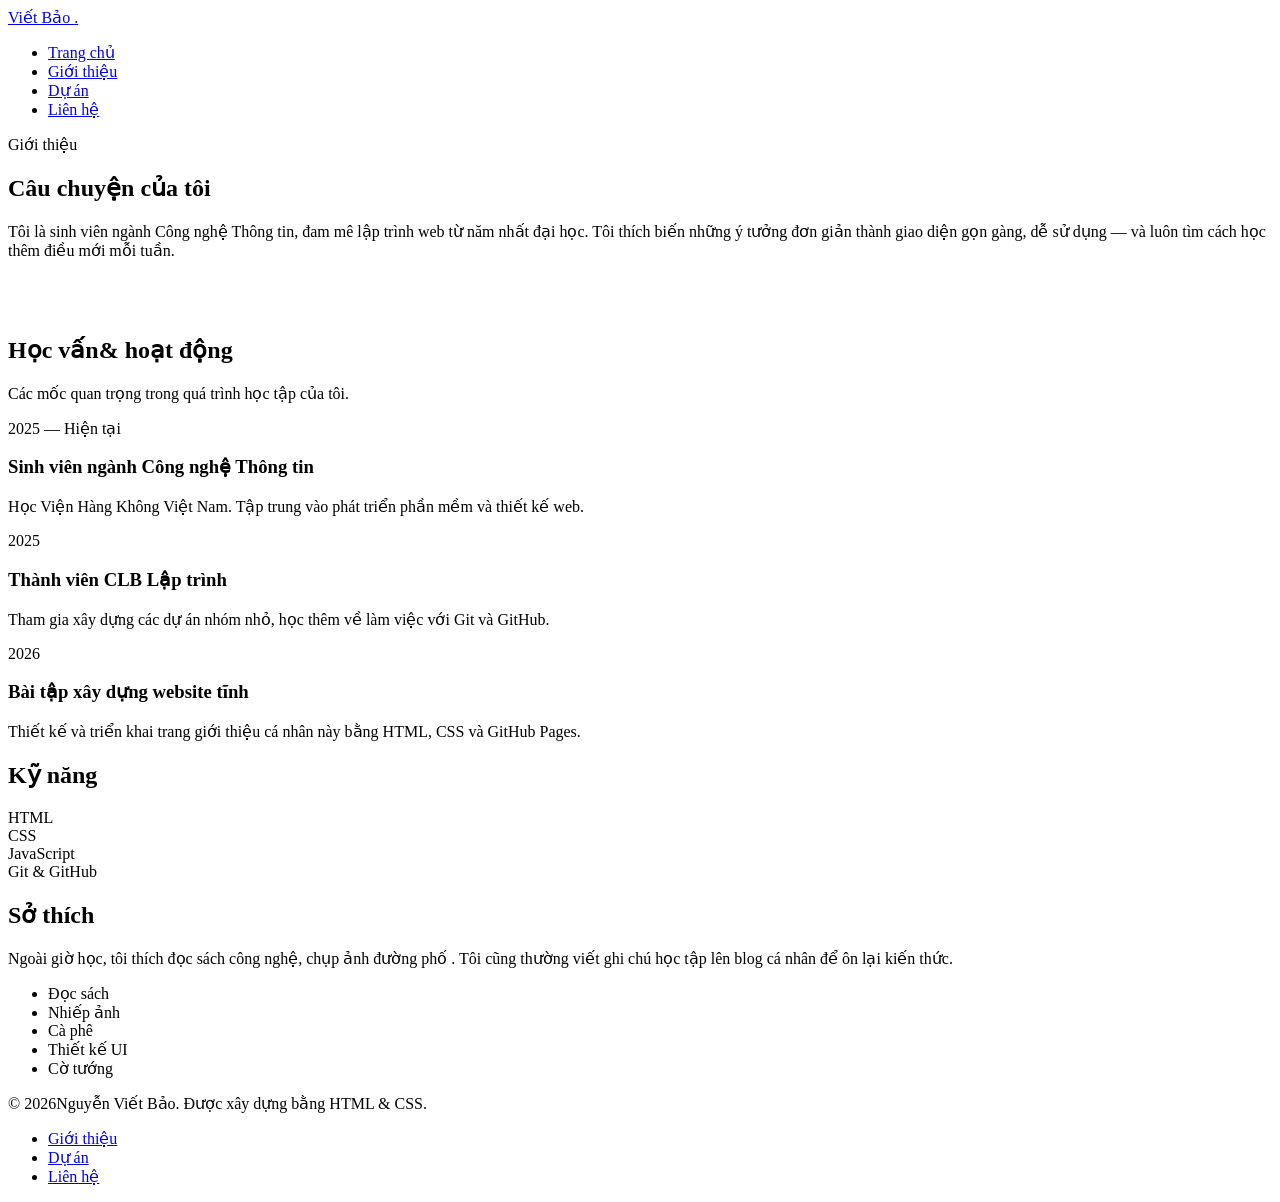
==== about.html @ 62022262 "Add files via upload" ====
<!DOCTYPE html>
<html lang="vi">
<head>
  <meta charset="UTF-8">
  <meta name="viewport" content="width=device-width, initial-scale=1.0">
  <title>Giới thiệu —Nguyễn Viết Bảo </title>
  <meta name="description" content="Học vấn, kỹ năng và sở thích của Nguyễn Viết Bảo.">
  <link rel="preconnect" href="https://fonts.googleapis.com">
  <link href="https://fonts.googleapis.com/css2?family=Fraunces:wght@400;500 600&family=Inter:wght@400;500;600&display=swap" rel="stylesheet">
  <link rel="stylesheet" href="css/style.css">
</head>
<body>

  <header class="site-header">
    <div class="container">
      <a href="index.html" class="wordmark"> Viết Bảo <span>.</span></a>
      <nav class="main-nav" aria-label="Điều hướng chính">
        <ul>
          <li><a href="index.html">Trang chủ</a></li>
          <li><a href="about.html" aria-current="page">Giới thiệu</a></li>
          <li><a href="products.html">Dự án</a></li>
          <li><a href="contact.html">Liên hệ</a></li>
        </ul>
      </nav>
    </div>
  </header>

  <main>
    <section class="hero" style="padding-bottom:40px;">
      <div class="container" style="grid-template-columns: 1fr;">
        <div>
          <p class="eyebrow">Giới thiệu</p>
          <h1>Câu chuyện của tôi</h1>
          <p class="lede">Tôi là sinh viên ngành Công nghệ Thông tin, đam mê lập trình web từ năm nhất đại học. Tôi thích biến những ý tưởng đơn giản thành giao diện gọn gàng, dễ sử dụng — và luôn tìm cách học thêm điều mới mỗi tuần.</p>
        </div>
      </div>
    </section>

    <section class="section">
      <div class="container">
        <div class="section-head">
          <h2>Học vấn&amp; hoạt động</h2>
          <p>Các mốc quan trọng trong quá trình học tập của tôi.</p>
        </div>
        <div class="timeline">
          <div class="timeline-item">
            <span class="date">2025 — Hiện tại</span>
            <h3>Sinh viên ngành Công nghệ Thông tin</h3>
            <p>Học Viện Hàng Không Việt Nam. Tập trung vào phát triển phần mềm và thiết kế web.</p>
          </div>
          <div class="timeline-item">
            <span class="date">2025</span>
            <h3>Thành viên CLB Lập trình</h3>
            <p>Tham gia xây dựng các dự án nhóm nhỏ, học thêm về làm việc với Git và GitHub.</p>
          </div>
          <div class="timeline-item">
            <span class="date">2026</span>
            <h3>Bài tập xây dựng website tĩnh</h3>
            <p>Thiết kế và triển khai trang giới thiệu cá nhân này bằng HTML, CSS và GitHub Pages.</p>
          </div>
        </div>
      </div>
    </section>

    <section class="section">
      <div class="container">
        <div class="grid-2">
          <div>
            <div class="section-head" style="margin-bottom:20px;">
              <h2>Kỹ năng</h2>
            </div>
            <div class="skill-row">
              <span>HTML</span>
              <div class="skill-bar"><span style="width:88%"></span></div>
            </div>
            <div class="skill-row">
              <span>CSS</span>
              <div class="skill-bar"><span style="width:80%"></span></div>
            </div>
            <div class="skill-row">
              <span>JavaScript</span>
              <div class="skill-bar"><span style="width:50%"></span></div>
            </div>
            <div class="skill-row">
              <span>Git &amp; GitHub</span>
              <div class="skill-bar"><span style="width:70%"></span></div>
            </div>
          </div>
          <div>
            <div class="section-head" style="margin-bottom:20px;">
              <h2>Sở thích</h2>
            </div>
            <p>Ngoài giờ học, tôi thích đọc sách công nghệ, chụp ảnh đường phố . Tôi cũng thường viết ghi chú học tập lên blog cá nhân để ôn lại kiến thức.</p>
            <ul class="tag-list">
              <li>Đọc sách</li>
              <li>Nhiếp ảnh</li>
              <li>Cà phê</li>
              <li>Thiết kế UI</li>
              <li>Cờ tướng </li>
            </ul>
          </div>
        </div>
      </div>
    </section>
  </main>

  <footer class="site-footer">
    <div class="container">
      <p>© 2026Nguyễn Viết Bảo. Được xây dựng bằng HTML &amp; CSS.</p>
      <ul class="footer-links">
        <li><a href="about.html">Giới thiệu</a></li>
        <li><a href="products.html">Dự án</a></li>
        <li><a href="contact.html">Liên hệ</a></li>
      </ul>
    </div>
  </footer>

</body>
</html>
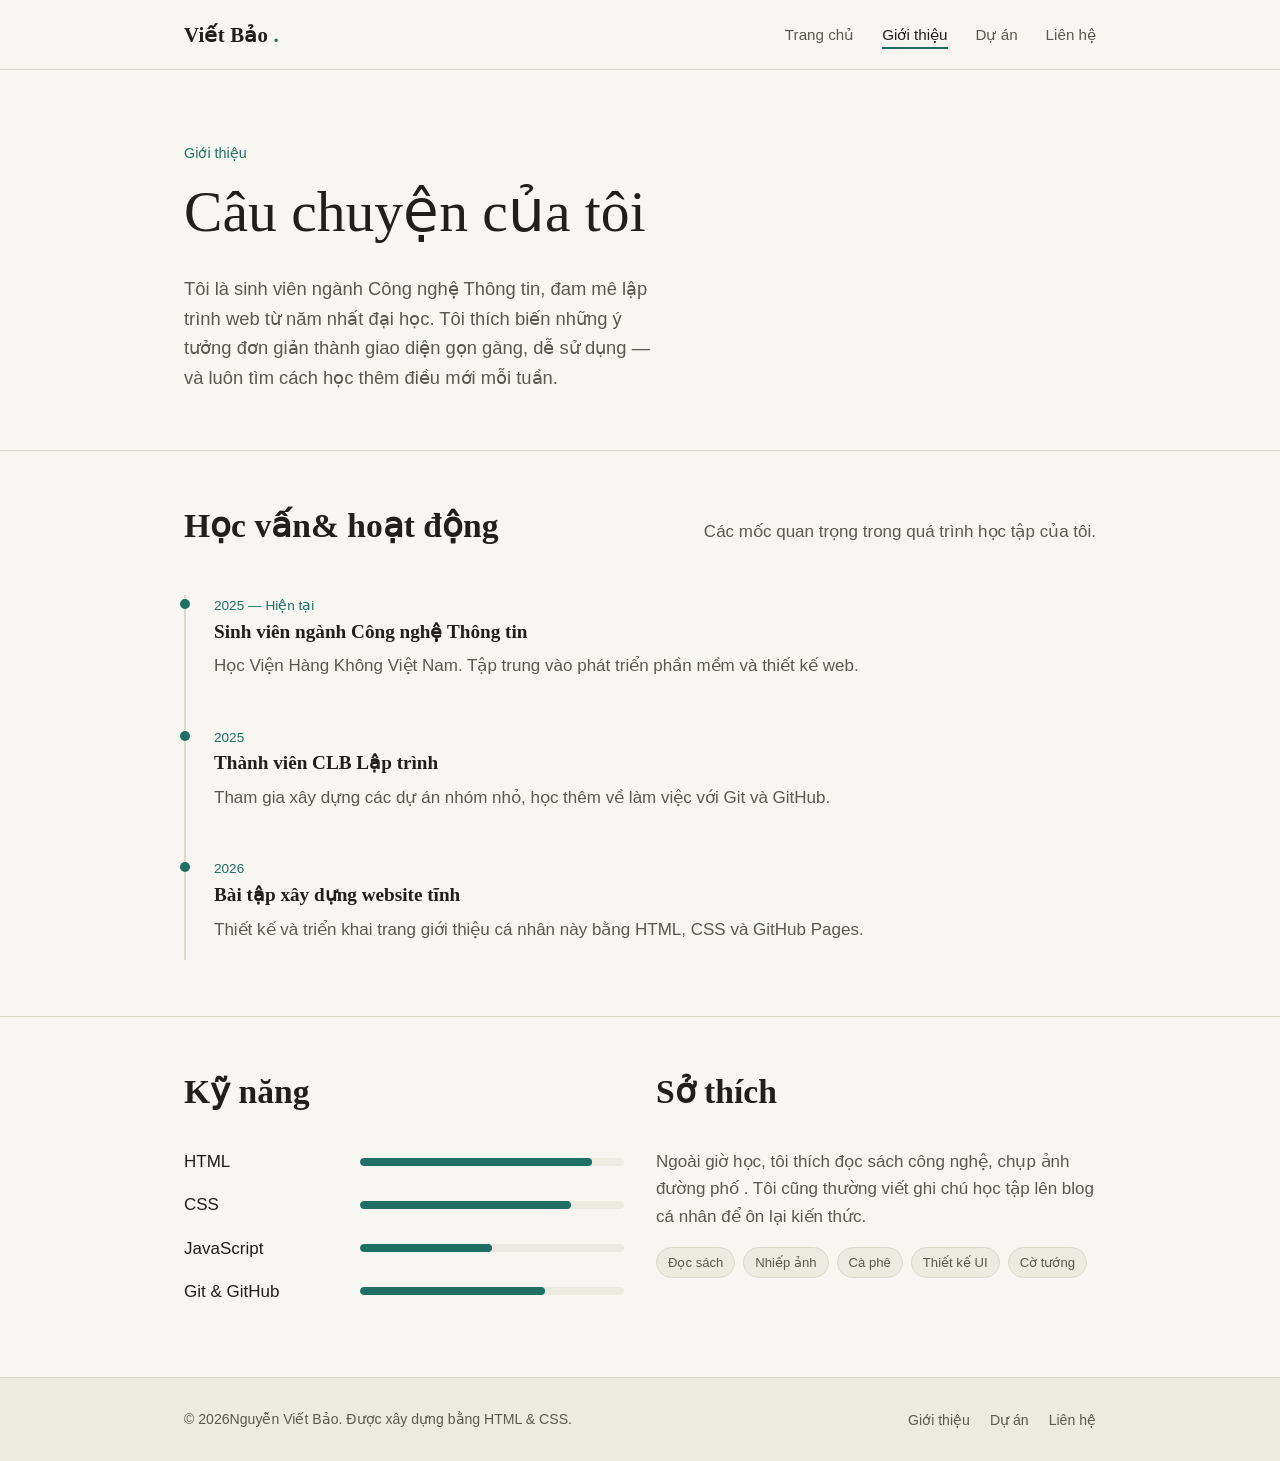
==== commit 8d7a089d: "Update about.html" ====
--- a/about.html
+++ b/about.html
@@ -7,7 +7,7 @@
   <meta name="description" content="Học vấn, kỹ năng và sở thích của Nguyễn Viết Bảo.">
   <link rel="preconnect" href="https://fonts.googleapis.com">
   <link href="https://fonts.googleapis.com/css2?family=Fraunces:wght@400;500 600&family=Inter:wght@400;500;600&display=swap" rel="stylesheet">
-  <link rel="stylesheet" href="css/style.css">
+  <link rel="stylesheet" href="style.css">
 </head>
 <body>
 
--- a/style.css
+++ b/style.css
@@ -0,0 +1,417 @@
+/* =============================================================
+   Website cá nhân — style.css
+   Font: Fraunces (tiêu đề) + Inter (nội dung)
+   Bảng màu: giấy kem, mực đen ấm, xanh rêu đậm, cam đất nhấn
+   ============================================================= */
+
+:root {
+  --bg: #f7f6f2;
+  --bg-alt: #edeae2;
+  --ink: #201f1c;
+  --ink-soft: #5b584f;
+  --line: #dcd8cc;
+  --accent: #1f6f63;      /* xanh rêu đậm — màu nhấn chính */
+  --accent-soft: #e4efec; /* nền nhạt của accent */
+  --warm: #c97b3d;        /* cam đất — nhấn phụ, dùng tiết chế */
+  --max-width: 960px;
+  --radius: 3px;
+}
+
+* { box-sizing: border-box; }
+
+html { scroll-behavior: smooth; }
+
+body {
+  margin: 0;
+  background: var(--bg);
+  color: var(--ink);
+  font-family: "Inter", -apple-system, "Segoe UI", sans-serif;
+  font-size: 17px;
+  line-height: 1.6;
+  -webkit-font-smoothing: antialiased;
+}
+
+img { max-width: 100%; display: block; }
+
+a {
+  color: var(--accent);
+  text-decoration: none;
+}
+a:hover { text-decoration: underline; }
+
+a:focus-visible,
+button:focus-visible {
+  outline: 2px solid var(--accent);
+  outline-offset: 3px;
+}
+
+h1, h2, h3 {
+  font-family: "Fraunces", Georgia, serif;
+  font-weight: 600;
+  line-height: 1.15;
+  margin: 0 0 0.5em;
+  color: var(--ink);
+}
+
+h1 { font-size: clamp(2.4rem, 5vw, 3.6rem); font-weight: 500; }
+h2 { font-size: clamp(1.6rem, 3vw, 2.1rem); }
+h3 { font-size: 1.2rem; }
+
+p { margin: 0 0 1em; color: var(--ink-soft); }
+
+.container {
+  max-width: var(--max-width);
+  margin: 0 auto;
+  padding: 0 24px;
+}
+
+/* ---------- Header / thanh điều hướng ---------- */
+
+.site-header {
+  border-bottom: 1px solid var(--line);
+  background: var(--bg);
+  position: sticky;
+  top: 0;
+  z-index: 10;
+}
+
+.site-header .container {
+  display: flex;
+  align-items: center;
+  justify-content: space-between;
+  padding-top: 18px;
+  padding-bottom: 18px;
+  flex-wrap: wrap;
+  gap: 12px;
+}
+
+.wordmark {
+  font-family: "Fraunces", Georgia, serif;
+  font-size: 1.3rem;
+  font-weight: 600;
+  color: var(--ink);
+  text-decoration: none;
+  letter-spacing: 0.2px;
+}
+.wordmark span { color: var(--accent); }
+.wordmark:hover { text-decoration: none; }
+
+.main-nav ul {
+  list-style: none;
+  display: flex;
+  gap: 28px;
+  margin: 0;
+  padding: 0;
+}
+
+.main-nav a {
+  color: var(--ink-soft);
+  font-size: 0.95rem;
+}
+
+.main-nav a[aria-current="page"] {
+  color: var(--ink);
+  border-bottom: 2px solid var(--accent);
+  padding-bottom: 4px;
+}
+
+/* ---------- Hero (trang chủ) ---------- */
+
+.hero {
+  padding: 72px 0 56px;
+  border-bottom: 1px solid var(--line);
+}
+
+.hero .container {
+  display: grid;
+  grid-template-columns: 1.3fr 0.9fr;
+  gap: 48px;
+  align-items: center;
+}
+
+.eyebrow {
+  color: var(--accent);
+  font-size: 0.9rem;
+  margin-bottom: 14px;
+  font-weight: 500;
+}
+
+.hero .lede {
+  font-size: 1.15rem;
+  max-width: 46ch;
+}
+
+.hero-actions {
+  display: flex;
+  gap: 16px;
+  margin-top: 28px;
+  flex-wrap: wrap;
+}
+
+.btn {
+  display: inline-block;
+  padding: 12px 22px;
+  border-radius: var(--radius);
+  font-size: 0.95rem;
+  font-weight: 500;
+  border: 1px solid var(--ink);
+}
+.btn:hover { text-decoration: none; }
+
+.btn-primary {
+  background: var(--ink);
+  color: var(--bg);
+}
+.btn-primary:hover { background: var(--accent); border-color: var(--accent); }
+
+.btn-ghost {
+  background: transparent;
+  color: var(--ink);
+}
+.btn-ghost:hover { background: var(--bg-alt); }
+
+.hero-portrait {
+  border-radius: var(--radius);
+  overflow: hidden;
+  background: var(--accent-soft);
+  border: 1px solid var(--line);
+}
+
+/* ---------- Khối nội dung chung ---------- */
+
+.section {
+  padding: 56px 0;
+  border-bottom: 1px solid var(--line);
+}
+
+.section:last-of-type { border-bottom: none; }
+
+.section-head {
+  display: flex;
+  justify-content: space-between;
+  align-items: baseline;
+  gap: 24px;
+  margin-bottom: 32px;
+  flex-wrap: wrap;
+}
+
+.section-head p { margin: 0; max-width: 42ch; }
+
+.grid-3 {
+  display: grid;
+  grid-template-columns: repeat(3, 1fr);
+  gap: 24px;
+}
+
+.grid-2 {
+  display: grid;
+  grid-template-columns: 1fr 1fr;
+  gap: 32px;
+}
+
+.card {
+  border: 1px solid var(--line);
+  border-radius: var(--radius);
+  padding: 24px;
+  background: var(--bg);
+}
+
+.card img {
+  width: 100%;
+  border-radius: var(--radius);
+  margin-bottom: 16px;
+  border: 1px solid var(--line);
+}
+
+.card h3 { margin-bottom: 8px; }
+.card p { margin-bottom: 10px; font-size: 0.96rem; }
+
+.tag-list {
+  list-style: none;
+  display: flex;
+  flex-wrap: wrap;
+  gap: 8px;
+  padding: 0;
+  margin: 0;
+}
+.tag-list li {
+  border: 1px solid var(--line);
+  background: var(--bg-alt);
+  color: var(--ink-soft);
+  font-size: 0.82rem;
+  padding: 4px 11px;
+  border-radius: 999px;
+}
+
+/* ---------- Dòng thời gian (timeline) — dùng vì nội dung thực sự có trình tự ---------- */
+
+.timeline {
+  border-left: 2px solid var(--line);
+  padding-left: 28px;
+  display: flex;
+  flex-direction: column;
+  gap: 30px;
+}
+
+.timeline-item { position: relative; }
+
+.timeline-item::before {
+  content: "";
+  position: absolute;
+  left: -34px;
+  top: 4px;
+  width: 10px;
+  height: 10px;
+  border-radius: 50%;
+  background: var(--accent);
+}
+
+.timeline-item .date {
+  font-size: 0.85rem;
+  color: var(--accent);
+  font-weight: 500;
+  margin-bottom: 4px;
+  display: block;
+}
+
+/* ---------- Kỹ năng ---------- */
+
+.skill-row {
+  display: grid;
+  grid-template-columns: 160px 1fr;
+  align-items: center;
+  gap: 16px;
+  margin-bottom: 16px;
+}
+
+.skill-bar {
+  height: 8px;
+  background: var(--bg-alt);
+  border-radius: 999px;
+  overflow: hidden;
+}
+.skill-bar span {
+  display: block;
+  height: 100%;
+  background: var(--accent);
+  border-radius: 999px;
+}
+
+/* ---------- Trang liên hệ ---------- */
+
+.contact-grid {
+  display: grid;
+  grid-template-columns: 1fr 1fr;
+  gap: 40px;
+}
+
+.contact-list {
+  list-style: none;
+  padding: 0;
+  margin: 0;
+  display: flex;
+  flex-direction: column;
+  gap: 18px;
+}
+
+.contact-list li {
+  display: flex;
+  gap: 14px;
+  align-items: flex-start;
+  border-bottom: 1px solid var(--line);
+  padding-bottom: 18px;
+}
+
+.contact-list strong {
+  display: block;
+  font-size: 0.85rem;
+  color: var(--ink-soft);
+  font-weight: 500;
+  margin-bottom: 3px;
+}
+
+form {
+  display: flex;
+  flex-direction: column;
+  gap: 16px;
+}
+
+label {
+  font-size: 0.88rem;
+  color: var(--ink-soft);
+  margin-bottom: 6px;
+  display: block;
+}
+
+input, textarea {
+  width: 100%;
+  padding: 12px 14px;
+  border: 1px solid var(--line);
+  border-radius: var(--radius);
+  background: var(--bg);
+  font-family: inherit;
+  font-size: 0.95rem;
+  color: var(--ink);
+}
+
+input:focus, textarea:focus {
+  outline: 2px solid var(--accent);
+  outline-offset: 1px;
+}
+
+textarea { resize: vertical; min-height: 130px; }
+
+.note {
+  font-size: 0.85rem;
+  color: var(--ink-soft);
+  margin-top: -4px;
+}
+
+/* ---------- Footer ---------- */
+
+.site-footer {
+  border-top: 1px solid var(--line);
+  padding: 28px 0;
+  background: var(--bg-alt);
+}
+
+.site-footer .container {
+  display: flex;
+  justify-content: space-between;
+  align-items: center;
+  flex-wrap: wrap;
+  gap: 12px;
+}
+
+.site-footer p {
+  margin: 0;
+  font-size: 0.88rem;
+  color: var(--ink-soft);
+}
+
+.footer-links {
+  list-style: none;
+  display: flex;
+  gap: 20px;
+  padding: 0;
+  margin: 0;
+}
+.footer-links a { font-size: 0.88rem; color: var(--ink-soft); }
+
+/* ---------- Responsive ---------- */
+
+@media (max-width: 760px) {
+  .hero .container { grid-template-columns: 1fr; }
+  .hero-portrait { max-width: 280px; }
+  .grid-3 { grid-template-columns: 1fr; }
+  .grid-2 { grid-template-columns: 1fr; }
+  .contact-grid { grid-template-columns: 1fr; }
+  .main-nav ul { gap: 16px; flex-wrap: wrap; }
+  .skill-row { grid-template-columns: 110px 1fr; }
+}
+
+@media (max-width: 480px) {
+  body { font-size: 16px; }
+  .section { padding: 40px 0; }
+  .hero { padding: 48px 0 36px; }
+}
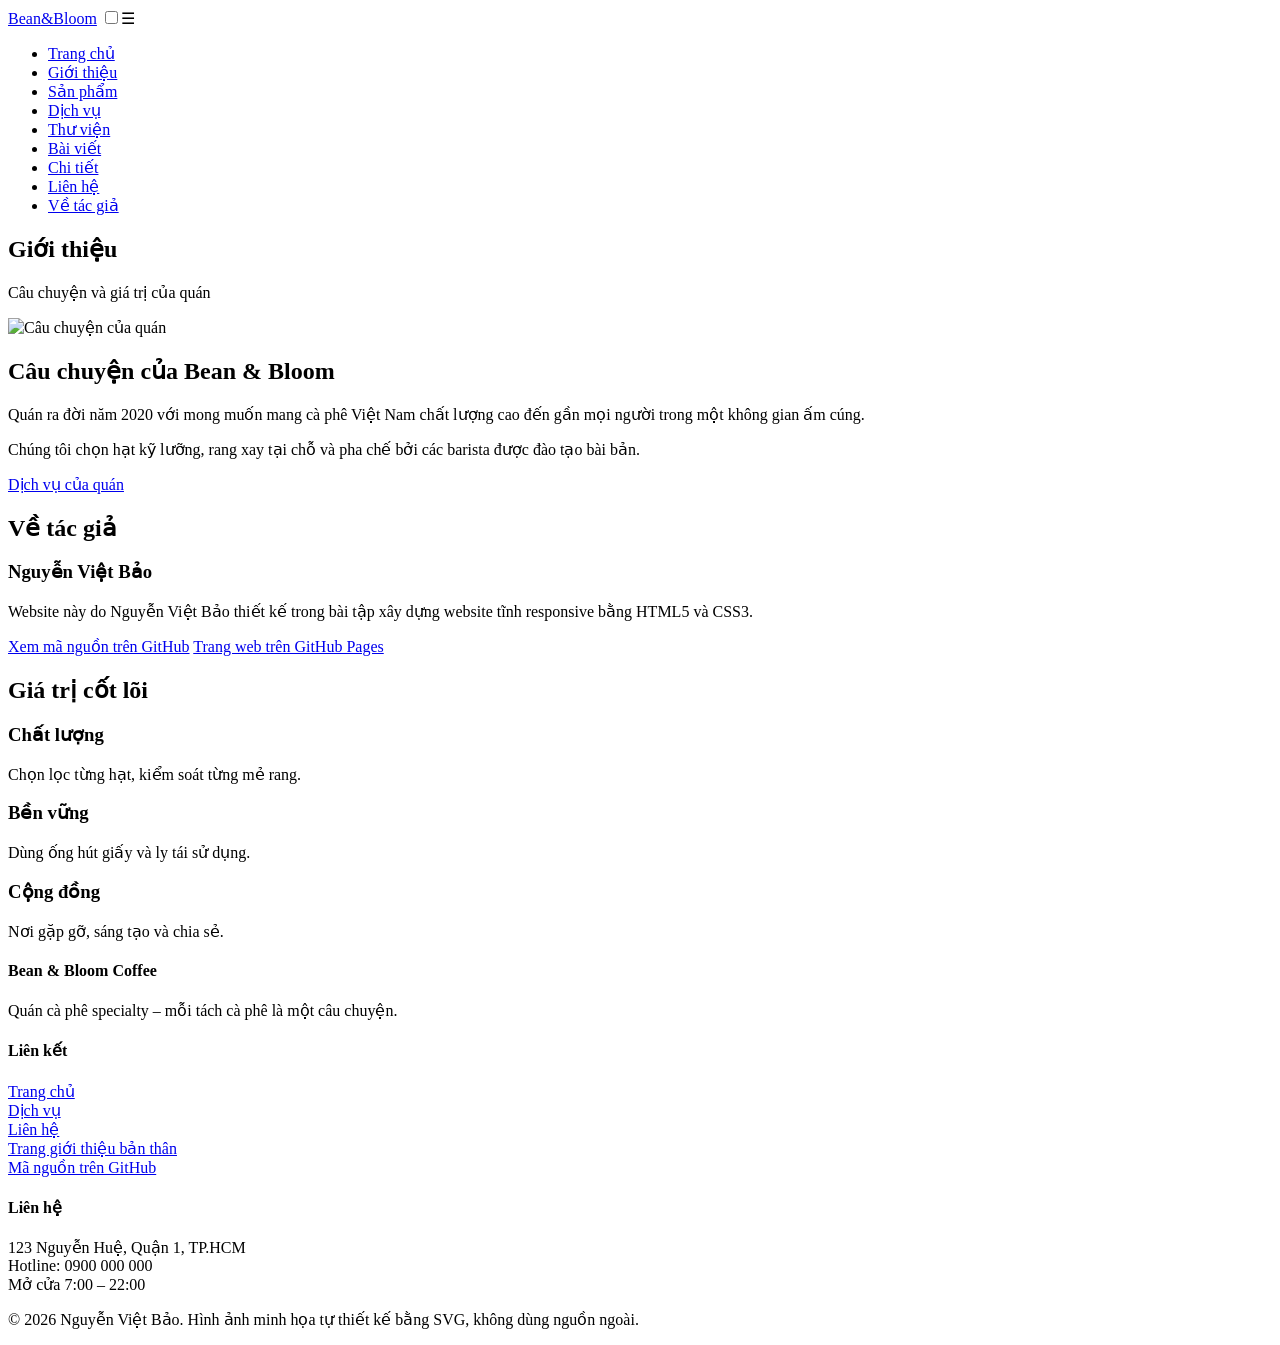
==== commit c9b95b70: "Add files via upload" ====
--- a/about.html
+++ b/about.html
@@ -1,119 +1,12 @@
 <!DOCTYPE html>
-<html lang="vi">
-<head>
-  <meta charset="UTF-8">
-  <meta name="viewport" content="width=device-width, initial-scale=1.0">
-  <title>Giới thiệu —Nguyễn Viết Bảo </title>
-  <meta name="description" content="Học vấn, kỹ năng và sở thích của Nguyễn Viết Bảo.">
-  <link rel="preconnect" href="https://fonts.googleapis.com">
-  <link href="https://fonts.googleapis.com/css2?family=Fraunces:wght@400;500 600&family=Inter:wght@400;500;600&display=swap" rel="stylesheet">
-  <link rel="stylesheet" href="style.css">
-</head>
-<body>
-
-  <header class="site-header">
-    <div class="container">
-      <a href="index.html" class="wordmark"> Viết Bảo <span>.</span></a>
-      <nav class="main-nav" aria-label="Điều hướng chính">
-        <ul>
-          <li><a href="index.html">Trang chủ</a></li>
-          <li><a href="about.html" aria-current="page">Giới thiệu</a></li>
-          <li><a href="products.html">Dự án</a></li>
-          <li><a href="contact.html">Liên hệ</a></li>
-        </ul>
-      </nav>
-    </div>
-  </header>
-
-  <main>
-    <section class="hero" style="padding-bottom:40px;">
-      <div class="container" style="grid-template-columns: 1fr;">
-        <div>
-          <p class="eyebrow">Giới thiệu</p>
-          <h1>Câu chuyện của tôi</h1>
-          <p class="lede">Tôi là sinh viên ngành Công nghệ Thông tin, đam mê lập trình web từ năm nhất đại học. Tôi thích biến những ý tưởng đơn giản thành giao diện gọn gàng, dễ sử dụng — và luôn tìm cách học thêm điều mới mỗi tuần.</p>
-        </div>
-      </div>
-    </section>
-
-    <section class="section">
-      <div class="container">
-        <div class="section-head">
-          <h2>Học vấn&amp; hoạt động</h2>
-          <p>Các mốc quan trọng trong quá trình học tập của tôi.</p>
-        </div>
-        <div class="timeline">
-          <div class="timeline-item">
-            <span class="date">2025 — Hiện tại</span>
-            <h3>Sinh viên ngành Công nghệ Thông tin</h3>
-            <p>Học Viện Hàng Không Việt Nam. Tập trung vào phát triển phần mềm và thiết kế web.</p>
-          </div>
-          <div class="timeline-item">
-            <span class="date">2025</span>
-            <h3>Thành viên CLB Lập trình</h3>
-            <p>Tham gia xây dựng các dự án nhóm nhỏ, học thêm về làm việc với Git và GitHub.</p>
-          </div>
-          <div class="timeline-item">
-            <span class="date">2026</span>
-            <h3>Bài tập xây dựng website tĩnh</h3>
-            <p>Thiết kế và triển khai trang giới thiệu cá nhân này bằng HTML, CSS và GitHub Pages.</p>
-          </div>
-        </div>
-      </div>
-    </section>
-
-    <section class="section">
-      <div class="container">
-        <div class="grid-2">
-          <div>
-            <div class="section-head" style="margin-bottom:20px;">
-              <h2>Kỹ năng</h2>
-            </div>
-            <div class="skill-row">
-              <span>HTML</span>
-              <div class="skill-bar"><span style="width:88%"></span></div>
-            </div>
-            <div class="skill-row">
-              <span>CSS</span>
-              <div class="skill-bar"><span style="width:80%"></span></div>
-            </div>
-            <div class="skill-row">
-              <span>JavaScript</span>
-              <div class="skill-bar"><span style="width:50%"></span></div>
-            </div>
-            <div class="skill-row">
-              <span>Git &amp; GitHub</span>
-              <div class="skill-bar"><span style="width:70%"></span></div>
-            </div>
-          </div>
-          <div>
-            <div class="section-head" style="margin-bottom:20px;">
-              <h2>Sở thích</h2>
-            </div>
-            <p>Ngoài giờ học, tôi thích đọc sách công nghệ, chụp ảnh đường phố . Tôi cũng thường viết ghi chú học tập lên blog cá nhân để ôn lại kiến thức.</p>
-            <ul class="tag-list">
-              <li>Đọc sách</li>
-              <li>Nhiếp ảnh</li>
-              <li>Cà phê</li>
-              <li>Thiết kế UI</li>
-              <li>Cờ tướng </li>
-            </ul>
-          </div>
-        </div>
-      </div>
-    </section>
-  </main>
-
-  <footer class="site-footer">
-    <div class="container">
-      <p>© 2026Nguyễn Viết Bảo. Được xây dựng bằng HTML &amp; CSS.</p>
-      <ul class="footer-links">
-        <li><a href="about.html">Giới thiệu</a></li>
-        <li><a href="products.html">Dự án</a></li>
-        <li><a href="contact.html">Liên hệ</a></li>
-      </ul>
-    </div>
-  </footer>
-
-</body>
-</html>
+<html lang="vi"><head><meta charset="UTF-8"><meta name="viewport" content="width=device-width, initial-scale=1.0">
+<title>Giới thiệu | Bean &amp; Bloom Coffee</title><link rel="stylesheet" href="css/pages.css"></head><body id="top">
+<header class="nb-header"><div class="nb-wrap nb-bar"><a class="nb-logo" href="index.html">Bean<span>&amp;Bloom</span></a>
+<input type="checkbox" id="nb-toggle"><label for="nb-toggle" class="nb-burger" aria-label="Mở menu">☰</label>
+<nav><ul><li><a href="index.html">Trang chủ</a></li><li><a href="about.html" class=active>Giới thiệu</a></li><li><a href="products.html">Sản phẩm</a></li><li><a href="services.html">Dịch vụ</a></li><li><a href="gallery.html">Thư viện</a></li><li><a href="blog.html">Bài viết</a></li><li><a href="details.html">Chi tiết</a></li><li><a href="contact.html">Liên hệ</a></li><li><a href="personal.html">Về tác giả</a></li></ul></nav></div></header>
+<main><section class="nb-banner"><h1>Giới thiệu</h1><p>Câu chuyện và giá trị của quán</p></section><section class="nb-sec"><div class="nb-wrap nb-two"><img class="nb-round" src="images/cafe1.jpg" alt="Câu chuyện của quán"><div><h2>Câu chuyện của Bean &amp; Bloom</h2><p>Quán ra đời năm 2020 với mong muốn mang cà phê Việt Nam chất lượng cao đến gần mọi người trong một không gian ấm cúng.</p><p>Chúng tôi chọn hạt kỹ lưỡng, rang xay tại chỗ và pha chế bởi các barista được đào tạo bài bản.</p><a class="nb-btn" href="services.html">Dịch vụ của quán</a></div></div></section><section class="nb-sec"><div class="nb-wrap"><h2>Về tác giả</h2><div class="nb-box"><h3>Nguyễn Việt Bảo</h3><p>Website này do Nguyễn Việt Bảo thiết kế trong bài tập xây dựng website tĩnh responsive bằng HTML5 và CSS3.</p><p><a class="nb-btn" href="https://github.com/Nguyenvietbao387/vietbao" target="_blank" rel="noopener">Xem mã nguồn trên GitHub</a> <a class="nb-btn nb-ghost" href="https://nguyenvietbao387.github.io/vietbao/" target="_blank" rel="noopener">Trang web trên GitHub Pages</a></p></div></div></section><section class="nb-sec nb-alt"><div class="nb-wrap"><h2>Giá trị cốt lõi</h2><div class="nb-grid nb-c3"><div class="nb-box"><h3>Chất lượng</h3><p>Chọn lọc từng hạt, kiểm soát từng mẻ rang.</p></div><div class="nb-box"><h3>Bền vững</h3><p>Dùng ống hút giấy và ly tái sử dụng.</p></div><div class="nb-box"><h3>Cộng đồng</h3><p>Nơi gặp gỡ, sáng tạo và chia sẻ.</p></div></div></div></section></main>
+<footer class="nb-footer"><div class="nb-wrap nb-grid nb-c3">
+<div><h4>Bean &amp; Bloom Coffee</h4><p>Quán cà phê specialty – mỗi tách cà phê là một câu chuyện.</p></div>
+<div><h4>Liên kết</h4><p><a href="index.html">Trang chủ</a><br><a href="services.html">Dịch vụ</a><br><a href="contact.html">Liên hệ</a><br><a href="personal.html">Trang giới thiệu bản thân</a><br><a href="https://github.com/Nguyenvietbao387/vietbao" target="_blank" rel="noopener">Mã nguồn trên GitHub</a></p></div>
+<div><h4>Liên hệ</h4><p>123 Nguyễn Huệ, Quận 1, TP.HCM<br>Hotline: 0900 000 000<br>Mở cửa 7:00 – 22:00</p></div></div>
+<p class="nb-copy">© 2026 Nguyễn Việt Bảo. Hình ảnh minh họa tự thiết kế bằng SVG, không dùng nguồn ngoài.</p></footer></body></html>
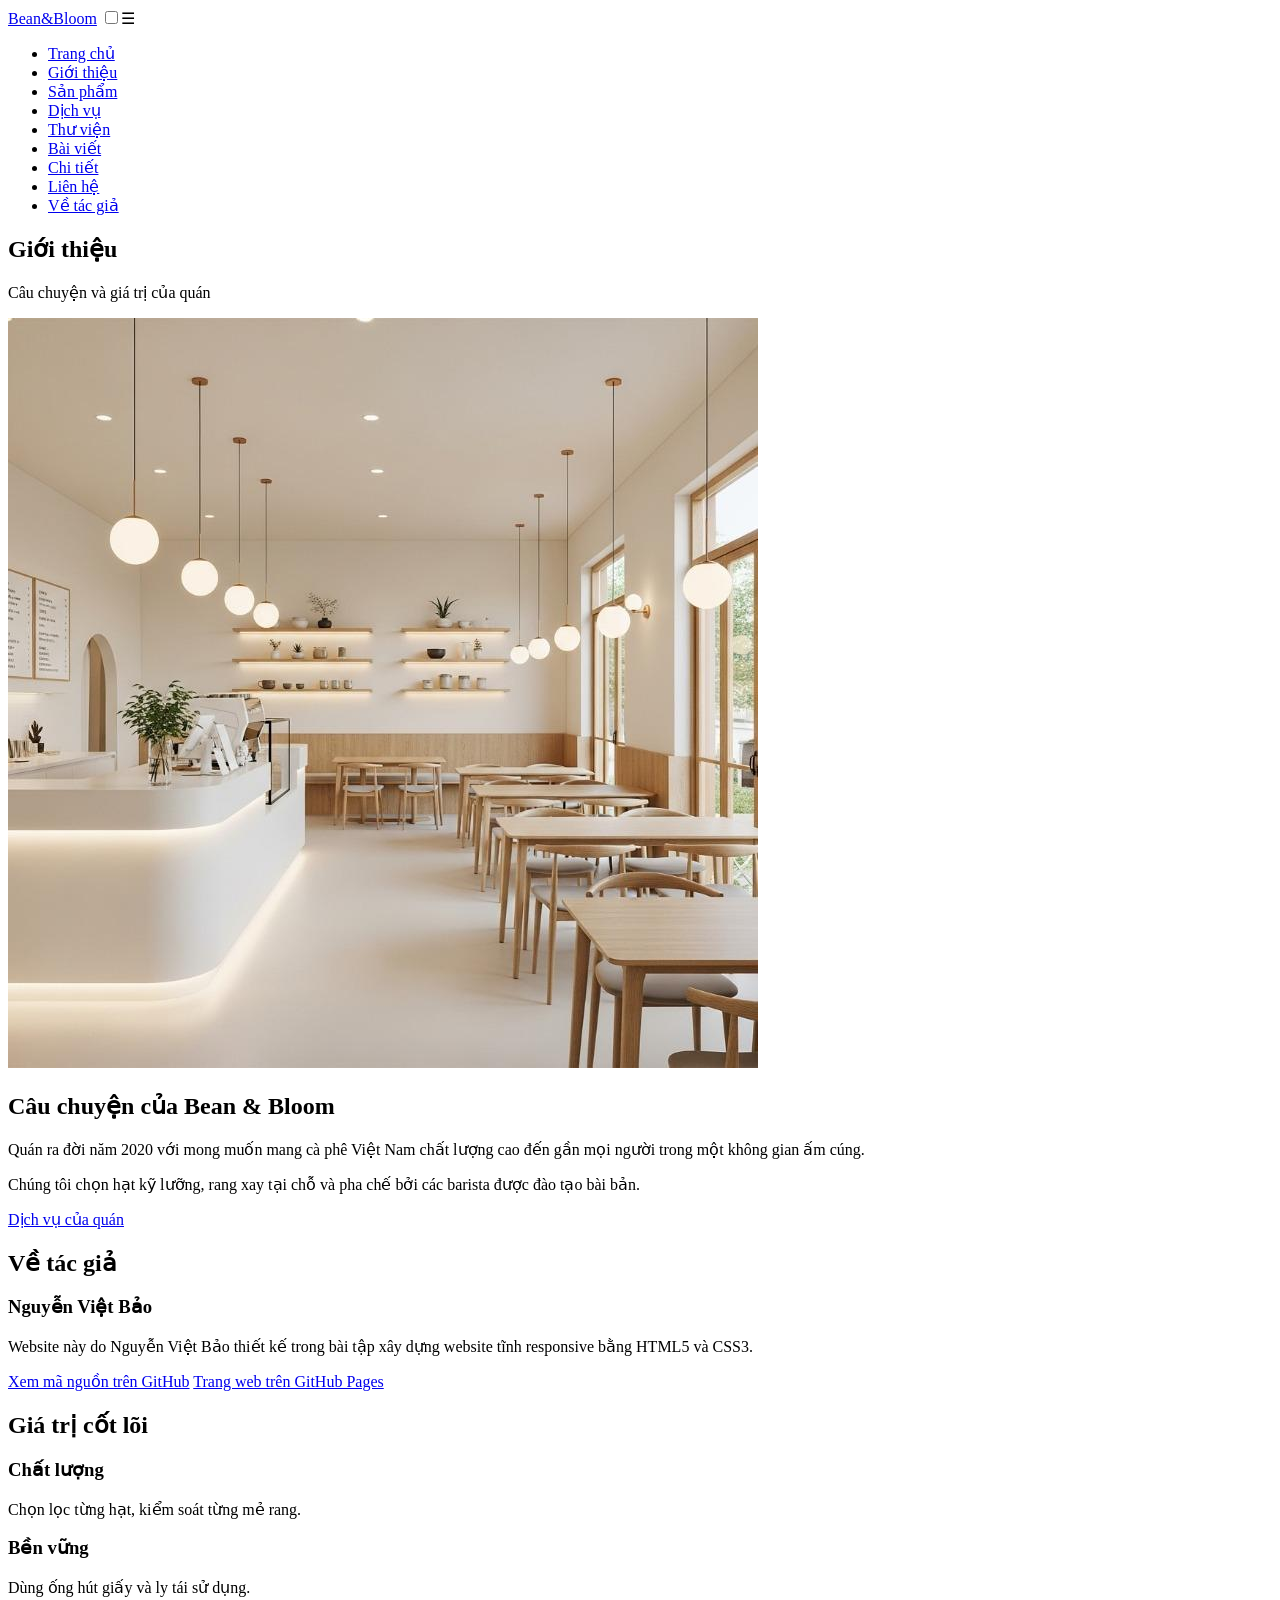
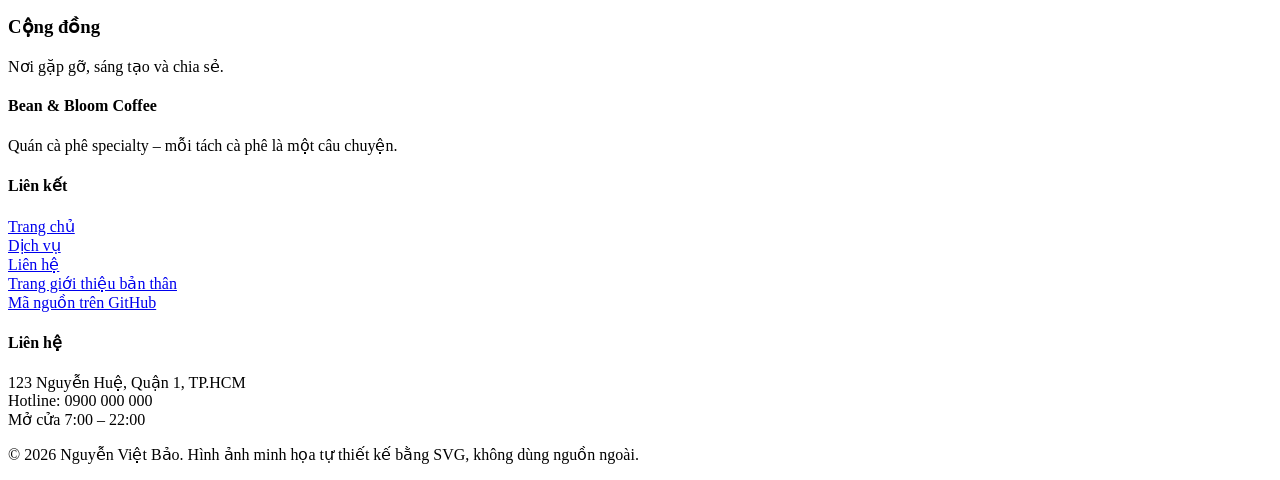
==== commit 9a60c5bf: "Update about.html" ====
--- a/about.html
+++ b/about.html
@@ -4,9 +4,9 @@
 <header class="nb-header"><div class="nb-wrap nb-bar"><a class="nb-logo" href="index.html">Bean<span>&amp;Bloom</span></a>
 <input type="checkbox" id="nb-toggle"><label for="nb-toggle" class="nb-burger" aria-label="Mở menu">☰</label>
 <nav><ul><li><a href="index.html">Trang chủ</a></li><li><a href="about.html" class=active>Giới thiệu</a></li><li><a href="products.html">Sản phẩm</a></li><li><a href="services.html">Dịch vụ</a></li><li><a href="gallery.html">Thư viện</a></li><li><a href="blog.html">Bài viết</a></li><li><a href="details.html">Chi tiết</a></li><li><a href="contact.html">Liên hệ</a></li><li><a href="personal.html">Về tác giả</a></li></ul></nav></div></header>
-<main><section class="nb-banner"><h1>Giới thiệu</h1><p>Câu chuyện và giá trị của quán</p></section><section class="nb-sec"><div class="nb-wrap nb-two"><img class="nb-round" src="images/cafe1.jpg" alt="Câu chuyện của quán"><div><h2>Câu chuyện của Bean &amp; Bloom</h2><p>Quán ra đời năm 2020 với mong muốn mang cà phê Việt Nam chất lượng cao đến gần mọi người trong một không gian ấm cúng.</p><p>Chúng tôi chọn hạt kỹ lưỡng, rang xay tại chỗ và pha chế bởi các barista được đào tạo bài bản.</p><a class="nb-btn" href="services.html">Dịch vụ của quán</a></div></div></section><section class="nb-sec"><div class="nb-wrap"><h2>Về tác giả</h2><div class="nb-box"><h3>Nguyễn Việt Bảo</h3><p>Website này do Nguyễn Việt Bảo thiết kế trong bài tập xây dựng website tĩnh responsive bằng HTML5 và CSS3.</p><p><a class="nb-btn" href="https://github.com/Nguyenvietbao387/vietbao" target="_blank" rel="noopener">Xem mã nguồn trên GitHub</a> <a class="nb-btn nb-ghost" href="https://nguyenvietbao387.github.io/vietbao/" target="_blank" rel="noopener">Trang web trên GitHub Pages</a></p></div></div></section><section class="nb-sec nb-alt"><div class="nb-wrap"><h2>Giá trị cốt lõi</h2><div class="nb-grid nb-c3"><div class="nb-box"><h3>Chất lượng</h3><p>Chọn lọc từng hạt, kiểm soát từng mẻ rang.</p></div><div class="nb-box"><h3>Bền vững</h3><p>Dùng ống hút giấy và ly tái sử dụng.</p></div><div class="nb-box"><h3>Cộng đồng</h3><p>Nơi gặp gỡ, sáng tạo và chia sẻ.</p></div></div></div></section></main>
+<main><section class="nb-banner"><h1>Giới thiệu</h1><p>Câu chuyện và giá trị của quán</p></section><section class="nb-sec"><div class="nb-wrap nb-two"><img class="nb-round" src="cafe1.jpg" alt="Câu chuyện của quán"><div><h2>Câu chuyện của Bean &amp; Bloom</h2><p>Quán ra đời năm 2020 với mong muốn mang cà phê Việt Nam chất lượng cao đến gần mọi người trong một không gian ấm cúng.</p><p>Chúng tôi chọn hạt kỹ lưỡng, rang xay tại chỗ và pha chế bởi các barista được đào tạo bài bản.</p><a class="nb-btn" href="services.html">Dịch vụ của quán</a></div></div></section><section class="nb-sec"><div class="nb-wrap"><h2>Về tác giả</h2><div class="nb-box"><h3>Nguyễn Việt Bảo</h3><p>Website này do Nguyễn Việt Bảo thiết kế trong bài tập xây dựng website tĩnh responsive bằng HTML5 và CSS3.</p><p><a class="nb-btn" href="https://github.com/Nguyenvietbao387/vietbao" target="_blank" rel="noopener">Xem mã nguồn trên GitHub</a> <a class="nb-btn nb-ghost" href="https://nguyenvietbao387.github.io/vietbao/" target="_blank" rel="noopener">Trang web trên GitHub Pages</a></p></div></div></section><section class="nb-sec nb-alt"><div class="nb-wrap"><h2>Giá trị cốt lõi</h2><div class="nb-grid nb-c3"><div class="nb-box"><h3>Chất lượng</h3><p>Chọn lọc từng hạt, kiểm soát từng mẻ rang.</p></div><div class="nb-box"><h3>Bền vững</h3><p>Dùng ống hút giấy và ly tái sử dụng.</p></div><div class="nb-box"><h3>Cộng đồng</h3><p>Nơi gặp gỡ, sáng tạo và chia sẻ.</p></div></div></div></section></main>
 <footer class="nb-footer"><div class="nb-wrap nb-grid nb-c3">
 <div><h4>Bean &amp; Bloom Coffee</h4><p>Quán cà phê specialty – mỗi tách cà phê là một câu chuyện.</p></div>
 <div><h4>Liên kết</h4><p><a href="index.html">Trang chủ</a><br><a href="services.html">Dịch vụ</a><br><a href="contact.html">Liên hệ</a><br><a href="personal.html">Trang giới thiệu bản thân</a><br><a href="https://github.com/Nguyenvietbao387/vietbao" target="_blank" rel="noopener">Mã nguồn trên GitHub</a></p></div>
 <div><h4>Liên hệ</h4><p>123 Nguyễn Huệ, Quận 1, TP.HCM<br>Hotline: 0900 000 000<br>Mở cửa 7:00 – 22:00</p></div></div>
-<p class="nb-copy">© 2026 Nguyễn Việt Bảo. Hình ảnh minh họa tự thiết kế bằng SVG, không dùng nguồn ngoài.</p></footer></body></html>+<p class="nb-copy">© 2026 Nguyễn Việt Bảo. Hình ảnh minh họa tự thiết kế bằng SVG, không dùng nguồn ngoài.</p></footer></body></html>
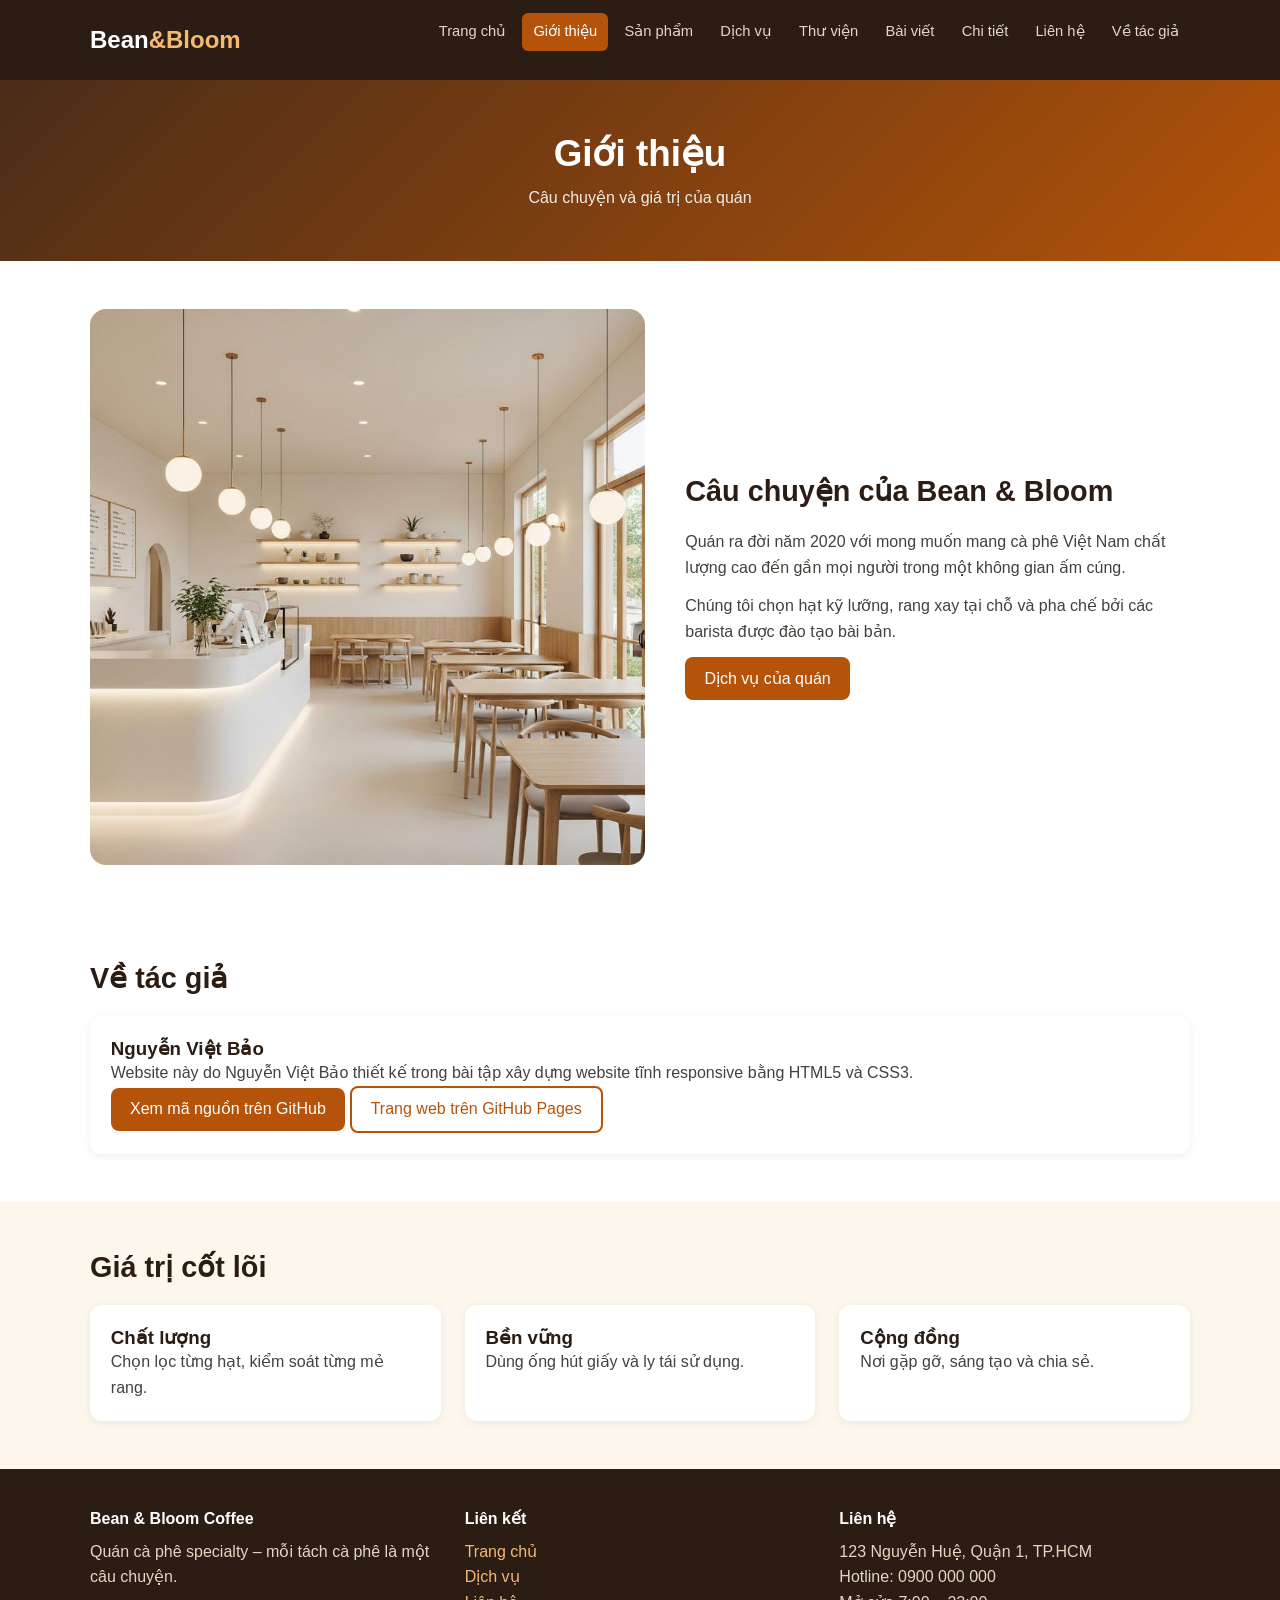
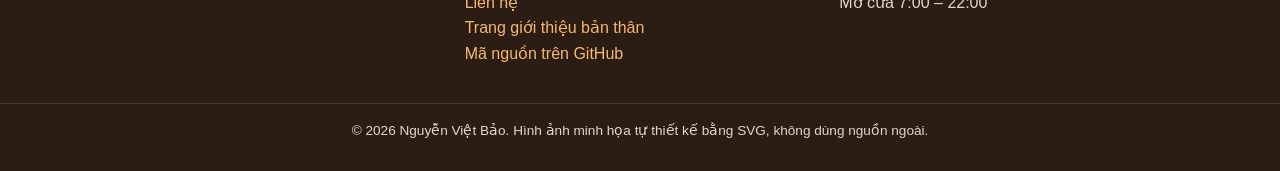
==== commit bcd3afd0: "Add files via upload" ====
--- a/about.html
+++ b/about.html
@@ -1,6 +1,6 @@
 <!DOCTYPE html>
 <html lang="vi"><head><meta charset="UTF-8"><meta name="viewport" content="width=device-width, initial-scale=1.0">
-<title>Giới thiệu | Bean &amp; Bloom Coffee</title><link rel="stylesheet" href="css/pages.css"></head><body id="top">
+<title>Giới thiệu | Bean &amp; Bloom Coffee</title><link rel="stylesheet" href="pages.css"></head><body id="top">
 <header class="nb-header"><div class="nb-wrap nb-bar"><a class="nb-logo" href="index.html">Bean<span>&amp;Bloom</span></a>
 <input type="checkbox" id="nb-toggle"><label for="nb-toggle" class="nb-burger" aria-label="Mở menu">☰</label>
 <nav><ul><li><a href="index.html">Trang chủ</a></li><li><a href="about.html" class=active>Giới thiệu</a></li><li><a href="products.html">Sản phẩm</a></li><li><a href="services.html">Dịch vụ</a></li><li><a href="gallery.html">Thư viện</a></li><li><a href="blog.html">Bài viết</a></li><li><a href="details.html">Chi tiết</a></li><li><a href="contact.html">Liên hệ</a></li><li><a href="personal.html">Về tác giả</a></li></ul></nav></div></header>
--- a/pages.css
+++ b/pages.css
@@ -0,0 +1,52 @@
+/* pages.css - giao diện cho services, gallery, blog, details (tiền tố nb- để không xung đột style.css gốc) */
+*{box-sizing:border-box;margin:0;padding:0}
+html{scroll-behavior:smooth}
+body{font-family:"Segoe UI",Arial,sans-serif;color:#44403c;line-height:1.6;overflow-x:hidden;background:#fff}
+img{max-width:100%;height:auto;display:block}a{color:#b45309;text-decoration:none}
+h1,h2,h3,h4{color:#2b1d14;line-height:1.25}h2{font-size:1.8rem;margin-bottom:1.2rem}p{margin-bottom:.8rem}
+.nb-wrap{width:min(1100px,92%);margin:0 auto}
+.nb-header{background:#2b1d14;position:sticky;top:0;z-index:10}
+.nb-bar{display:flex;align-items:center;justify-content:space-between;padding:.8rem 0;position:relative}
+.nb-logo{color:#fff;font-size:1.5rem;font-weight:700}.nb-logo span{color:#f5b971}
+nav ul{display:flex;flex-wrap:wrap;gap:.3rem;list-style:none}
+nav a{display:block;color:#e7d5c3;padding:.45rem .7rem;border-radius:6px;font-size:.92rem}
+nav a:hover,nav a.active{background:#b45309;color:#fff}
+#nb-toggle{display:none}.nb-burger{display:none;color:#fff;font-size:1.8rem;cursor:pointer}
+.nb-banner{background:linear-gradient(135deg,#4a2c17,#b45309);color:#fff;text-align:center;padding:3.2rem 4%}
+.nb-banner h1{color:#fff;font-size:2.3rem}.nb-banner p{margin:.5rem 0 0;opacity:.9}
+.nb-sec{padding:3rem 0;scroll-margin-top:70px}.nb-alt{background:#fdf6ec}
+.nb-grid{display:grid;gap:1.5rem}.nb-c3{grid-template-columns:repeat(3,1fr)}.nb-c2{grid-template-columns:repeat(2,1fr)}
+.nb-card,.nb-box,.nb-fig{background:#fff;border-radius:12px;box-shadow:0 2px 10px #0001;overflow:hidden;transition:.25s}
+.nb-box{padding:1.3rem;display:block;color:inherit}.nb-box p{margin:0}.nb-card:hover,.nb-fig:hover,a.nb-box:hover{transform:translateY(-5px);box-shadow:0 8px 22px #0002}
+.nb-card img,.nb-fig img{width:100%;aspect-ratio:16/10;object-fit:cover}
+.nb-body{padding:1.1rem}.nb-body h3{margin-bottom:.4rem}.nb-fig{margin:0}.nb-fig figcaption{padding:.6rem;text-align:center;font-size:.92rem}
+.nb-btn{display:inline-block;background:#b45309;color:#fff;padding:.55rem 1.2rem;border-radius:8px;transition:.2s}
+.nb-btn:hover{background:#92400e}.nb-ghost{background:transparent;border:2px solid #b45309;color:#b45309}.nb-ghost:hover{color:#fff}
+.nb-note{margin-top:1.2rem;font-style:italic;font-size:.9rem}
+.nb-narrow{max-width:800px}.nb-hero-img{width:100%;border-radius:12px;margin-bottom:1.5rem}
+article h3{margin:1.2rem 0 .5rem}ul{padding-left:1.3rem;margin-bottom:1rem}
+.nb-footer{background:#2b1d14;color:#e7d5c3;padding:2.5rem 0 1rem}.nb-footer h4{color:#fff;margin-bottom:.6rem}.nb-footer a{color:#f5b971}
+.nb-copy{text-align:center;margin-top:1.5rem;padding:1rem 4% 0;border-top:1px solid #4a3626;font-size:.85rem}
+@media(max-width:992px){.nb-c3{grid-template-columns:repeat(2,1fr)}nav a{padding:.4rem .5rem;font-size:.85rem}}
+@media(max-width:768px){
+.nb-burger{display:block}
+nav{display:none;position:absolute;top:100%;left:0;right:0;background:#2b1d14;padding:.5rem 0}
+#nb-toggle:checked~nav{display:block}nav ul{flex-direction:column}
+.nb-c3,.nb-c2{grid-template-columns:1fr}.nb-banner h1{font-size:1.7rem}h2{font-size:1.5rem}}
+/* details: mục lục + bài viết */
+.nb-toc{display:block;background:#fff;padding:1rem 1.2rem;border-radius:10px;box-shadow:0 2px 10px #0001;font-weight:600}
+.nb-toc:hover{background:#b45309;color:#fff}
+.nb-art{scroll-margin-top:80px;padding-bottom:1rem}
+.nb-narrow hr{border:0;border-top:1px solid #ead9c6;margin:2.5rem 0}
+.nb-narrow .nb-grid{margin:1rem 0}
+html{scroll-behavior:smooth}
+/* hero, 2 cột, form */
+.nb-hero{background:linear-gradient(135deg,#2b1d14,#78350f);color:#fff;padding:4rem 0}
+.nb-hero h1{color:#fff;font-size:2.5rem;margin-bottom:1rem}.nb-hero img{border-radius:16px;box-shadow:0 10px 30px #0006}
+.nb-two{display:grid;grid-template-columns:1.1fr 1fr;gap:2.5rem;align-items:center}
+.nb-ghost-w{background:transparent;border:2px solid #fff}
+.nb-round{border-radius:16px;width:100%}.nb-center{text-align:center;margin-top:1.5rem}
+label{display:block;font-weight:600;margin-bottom:.9rem}
+input,textarea{width:100%;padding:.6rem;margin-top:.3rem;border:1px solid #d6c3ad;border-radius:6px;font:inherit}
+button.nb-btn{border:0;cursor:pointer;font-size:1rem}
+@media(max-width:768px){.nb-two{grid-template-columns:1fr}.nb-hero h1{font-size:1.7rem}.nb-hero{padding:2.5rem 0;text-align:center}}
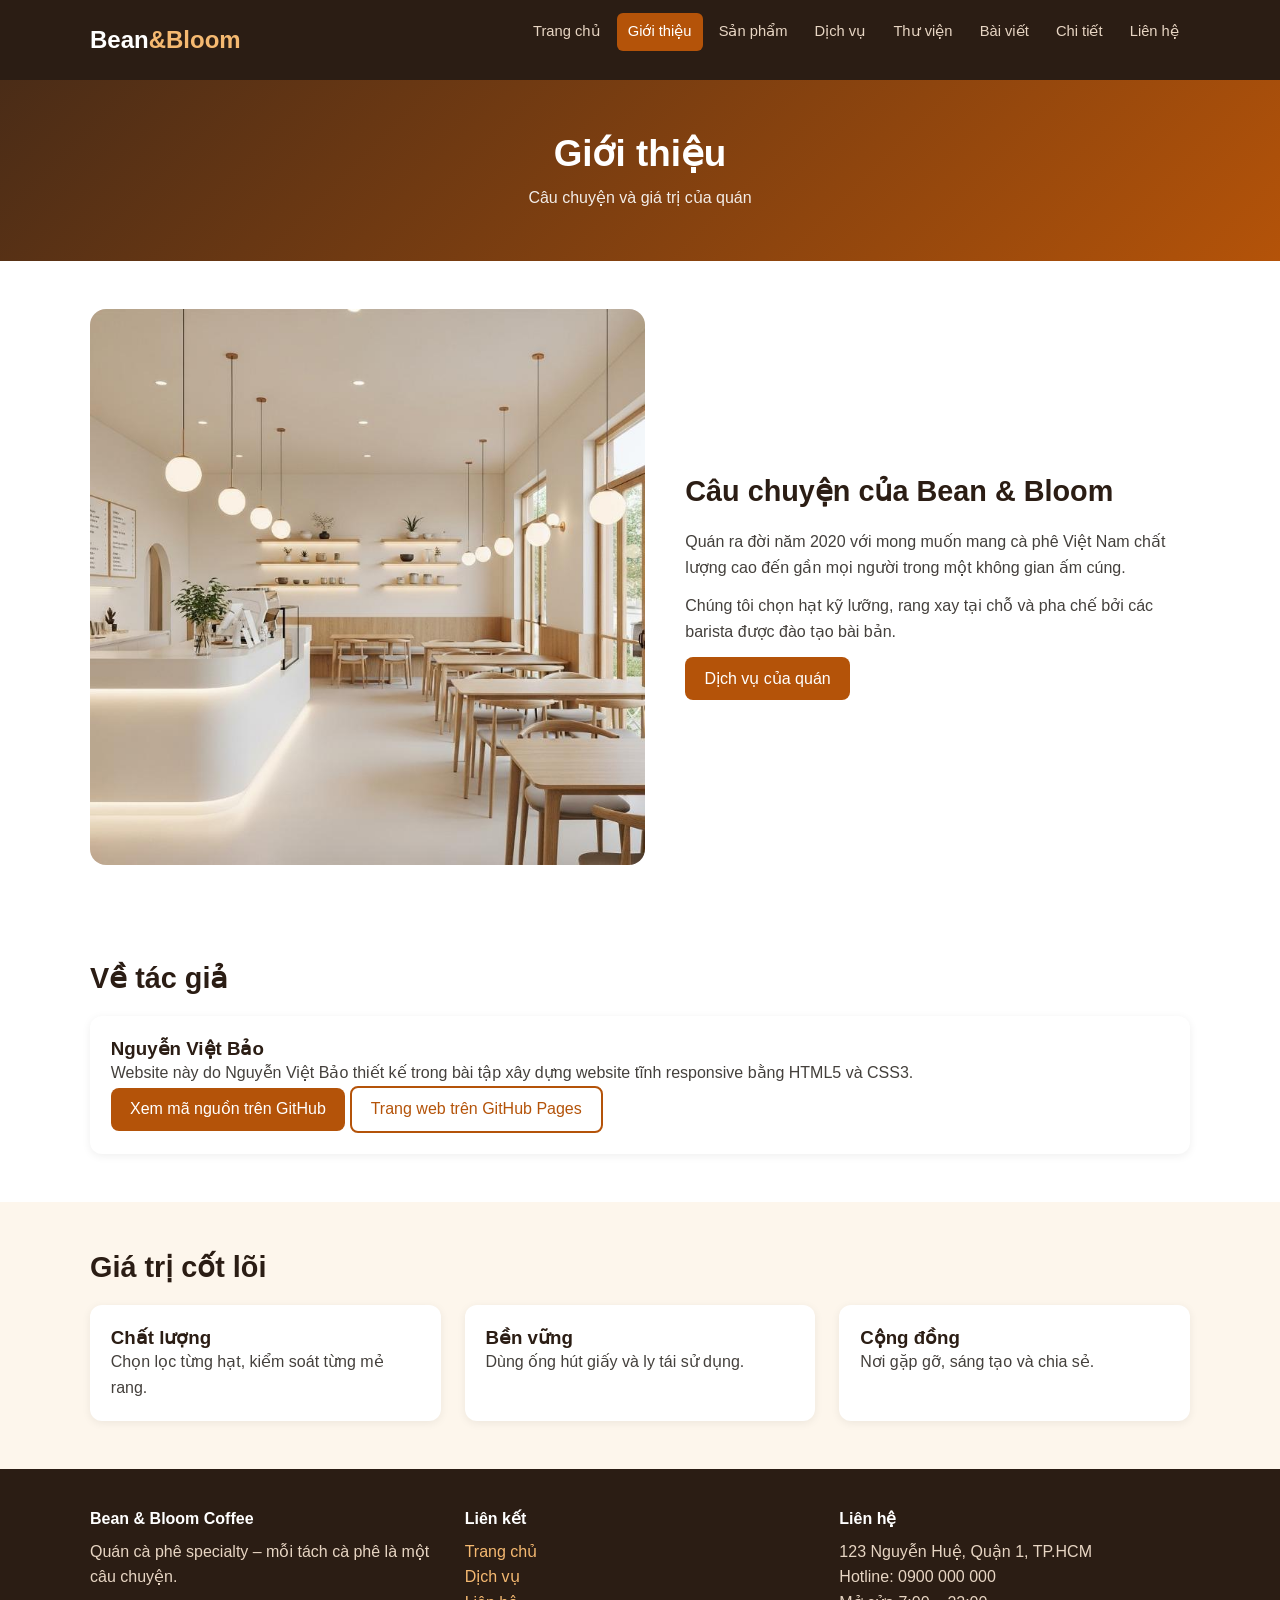
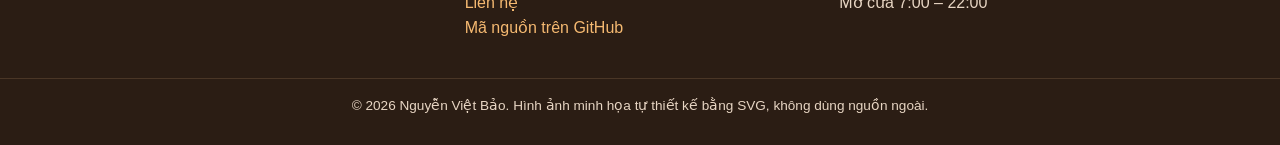
==== commit 3a4f3eb8: "Add files via upload" ====
--- a/about.html
+++ b/about.html
@@ -3,10 +3,10 @@
 <title>Giới thiệu | Bean &amp; Bloom Coffee</title><link rel="stylesheet" href="pages.css"></head><body id="top">
 <header class="nb-header"><div class="nb-wrap nb-bar"><a class="nb-logo" href="index.html">Bean<span>&amp;Bloom</span></a>
 <input type="checkbox" id="nb-toggle"><label for="nb-toggle" class="nb-burger" aria-label="Mở menu">☰</label>
-<nav><ul><li><a href="index.html">Trang chủ</a></li><li><a href="about.html" class=active>Giới thiệu</a></li><li><a href="products.html">Sản phẩm</a></li><li><a href="services.html">Dịch vụ</a></li><li><a href="gallery.html">Thư viện</a></li><li><a href="blog.html">Bài viết</a></li><li><a href="details.html">Chi tiết</a></li><li><a href="contact.html">Liên hệ</a></li><li><a href="personal.html">Về tác giả</a></li></ul></nav></div></header>
+<nav><ul><li><a href="index.html">Trang chủ</a></li><li><a href="about.html" class=active>Giới thiệu</a></li><li><a href="products.html">Sản phẩm</a></li><li><a href="services.html">Dịch vụ</a></li><li><a href="gallery.html">Thư viện</a></li><li><a href="blog.html">Bài viết</a></li><li><a href="details.html">Chi tiết</a></li><li><a href="contact.html">Liên hệ</a></li></ul></nav></div></header>
 <main><section class="nb-banner"><h1>Giới thiệu</h1><p>Câu chuyện và giá trị của quán</p></section><section class="nb-sec"><div class="nb-wrap nb-two"><img class="nb-round" src="cafe1.jpg" alt="Câu chuyện của quán"><div><h2>Câu chuyện của Bean &amp; Bloom</h2><p>Quán ra đời năm 2020 với mong muốn mang cà phê Việt Nam chất lượng cao đến gần mọi người trong một không gian ấm cúng.</p><p>Chúng tôi chọn hạt kỹ lưỡng, rang xay tại chỗ và pha chế bởi các barista được đào tạo bài bản.</p><a class="nb-btn" href="services.html">Dịch vụ của quán</a></div></div></section><section class="nb-sec"><div class="nb-wrap"><h2>Về tác giả</h2><div class="nb-box"><h3>Nguyễn Việt Bảo</h3><p>Website này do Nguyễn Việt Bảo thiết kế trong bài tập xây dựng website tĩnh responsive bằng HTML5 và CSS3.</p><p><a class="nb-btn" href="https://github.com/Nguyenvietbao387/vietbao" target="_blank" rel="noopener">Xem mã nguồn trên GitHub</a> <a class="nb-btn nb-ghost" href="https://nguyenvietbao387.github.io/vietbao/" target="_blank" rel="noopener">Trang web trên GitHub Pages</a></p></div></div></section><section class="nb-sec nb-alt"><div class="nb-wrap"><h2>Giá trị cốt lõi</h2><div class="nb-grid nb-c3"><div class="nb-box"><h3>Chất lượng</h3><p>Chọn lọc từng hạt, kiểm soát từng mẻ rang.</p></div><div class="nb-box"><h3>Bền vững</h3><p>Dùng ống hút giấy và ly tái sử dụng.</p></div><div class="nb-box"><h3>Cộng đồng</h3><p>Nơi gặp gỡ, sáng tạo và chia sẻ.</p></div></div></div></section></main>
 <footer class="nb-footer"><div class="nb-wrap nb-grid nb-c3">
 <div><h4>Bean &amp; Bloom Coffee</h4><p>Quán cà phê specialty – mỗi tách cà phê là một câu chuyện.</p></div>
-<div><h4>Liên kết</h4><p><a href="index.html">Trang chủ</a><br><a href="services.html">Dịch vụ</a><br><a href="contact.html">Liên hệ</a><br><a href="personal.html">Trang giới thiệu bản thân</a><br><a href="https://github.com/Nguyenvietbao387/vietbao" target="_blank" rel="noopener">Mã nguồn trên GitHub</a></p></div>
+<div><h4>Liên kết</h4><p><a href="index.html">Trang chủ</a><br><a href="services.html">Dịch vụ</a><br><a href="contact.html">Liên hệ</a><br><a href="https://github.com/Nguyenvietbao387/vietbao" target="_blank" rel="noopener">Mã nguồn trên GitHub</a></p></div>
 <div><h4>Liên hệ</h4><p>123 Nguyễn Huệ, Quận 1, TP.HCM<br>Hotline: 0900 000 000<br>Mở cửa 7:00 – 22:00</p></div></div>
 <p class="nb-copy">© 2026 Nguyễn Việt Bảo. Hình ảnh minh họa tự thiết kế bằng SVG, không dùng nguồn ngoài.</p></footer></body></html>
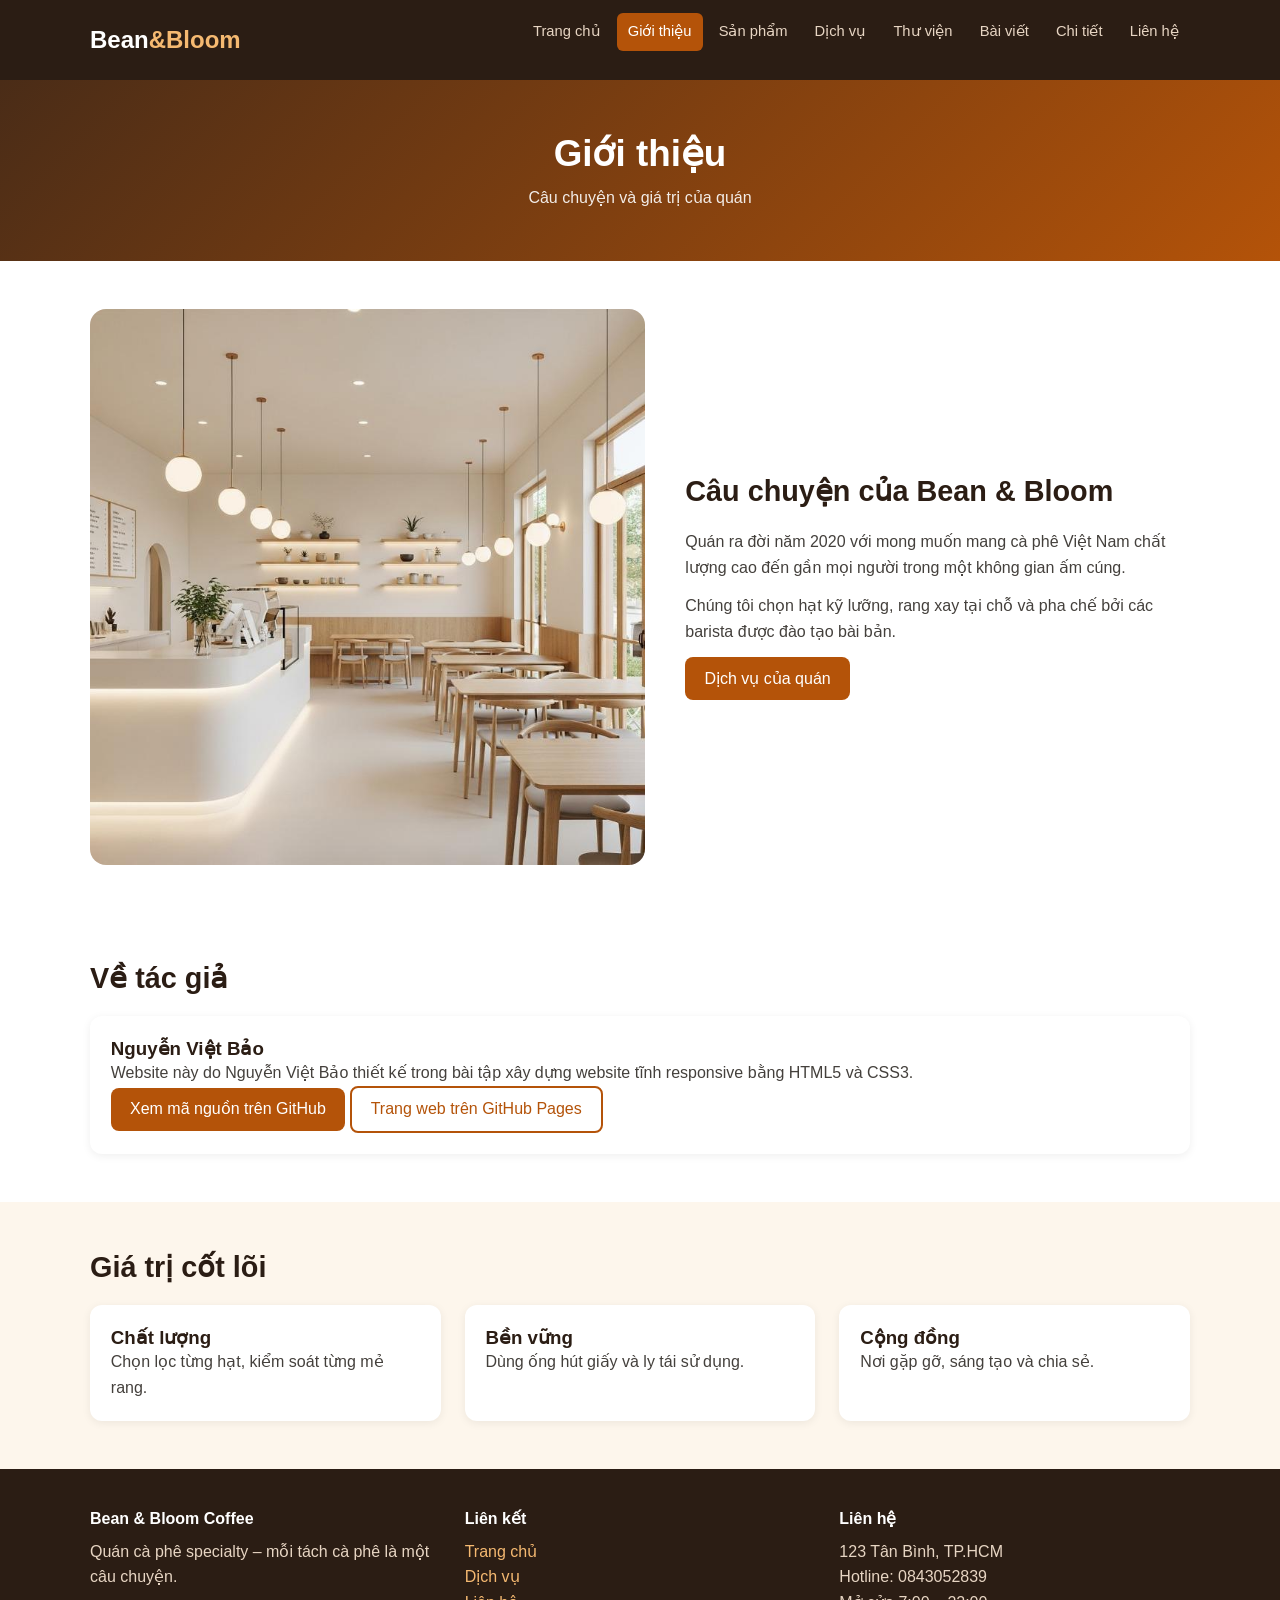
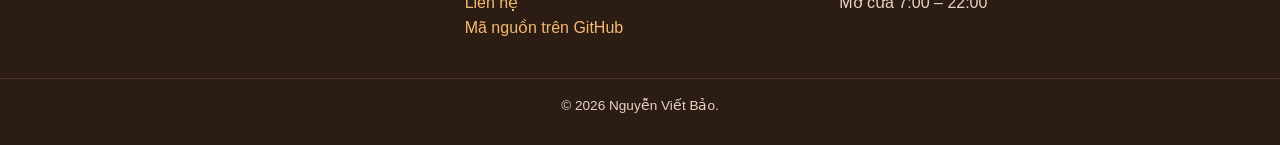
==== commit 9263328d: "Update about.html" ====
--- a/about.html
+++ b/about.html
@@ -8,5 +8,5 @@
 <footer class="nb-footer"><div class="nb-wrap nb-grid nb-c3">
 <div><h4>Bean &amp; Bloom Coffee</h4><p>Quán cà phê specialty – mỗi tách cà phê là một câu chuyện.</p></div>
 <div><h4>Liên kết</h4><p><a href="index.html">Trang chủ</a><br><a href="services.html">Dịch vụ</a><br><a href="contact.html">Liên hệ</a><br><a href="https://github.com/Nguyenvietbao387/vietbao" target="_blank" rel="noopener">Mã nguồn trên GitHub</a></p></div>
-<div><h4>Liên hệ</h4><p>123 Nguyễn Huệ, Quận 1, TP.HCM<br>Hotline: 0900 000 000<br>Mở cửa 7:00 – 22:00</p></div></div>
-<p class="nb-copy">© 2026 Nguyễn Việt Bảo. Hình ảnh minh họa tự thiết kế bằng SVG, không dùng nguồn ngoài.</p></footer></body></html>
+<div><h4>Liên hệ</h4><p>123 Tân Bình, TP.HCM<br>Hotline: 0843052839<br>Mở cửa 7:00 – 22:00</p></div></div>
+<p class="nb-copy">© 2026 Nguyễn Viết Bảo.</p></footer></body></html>
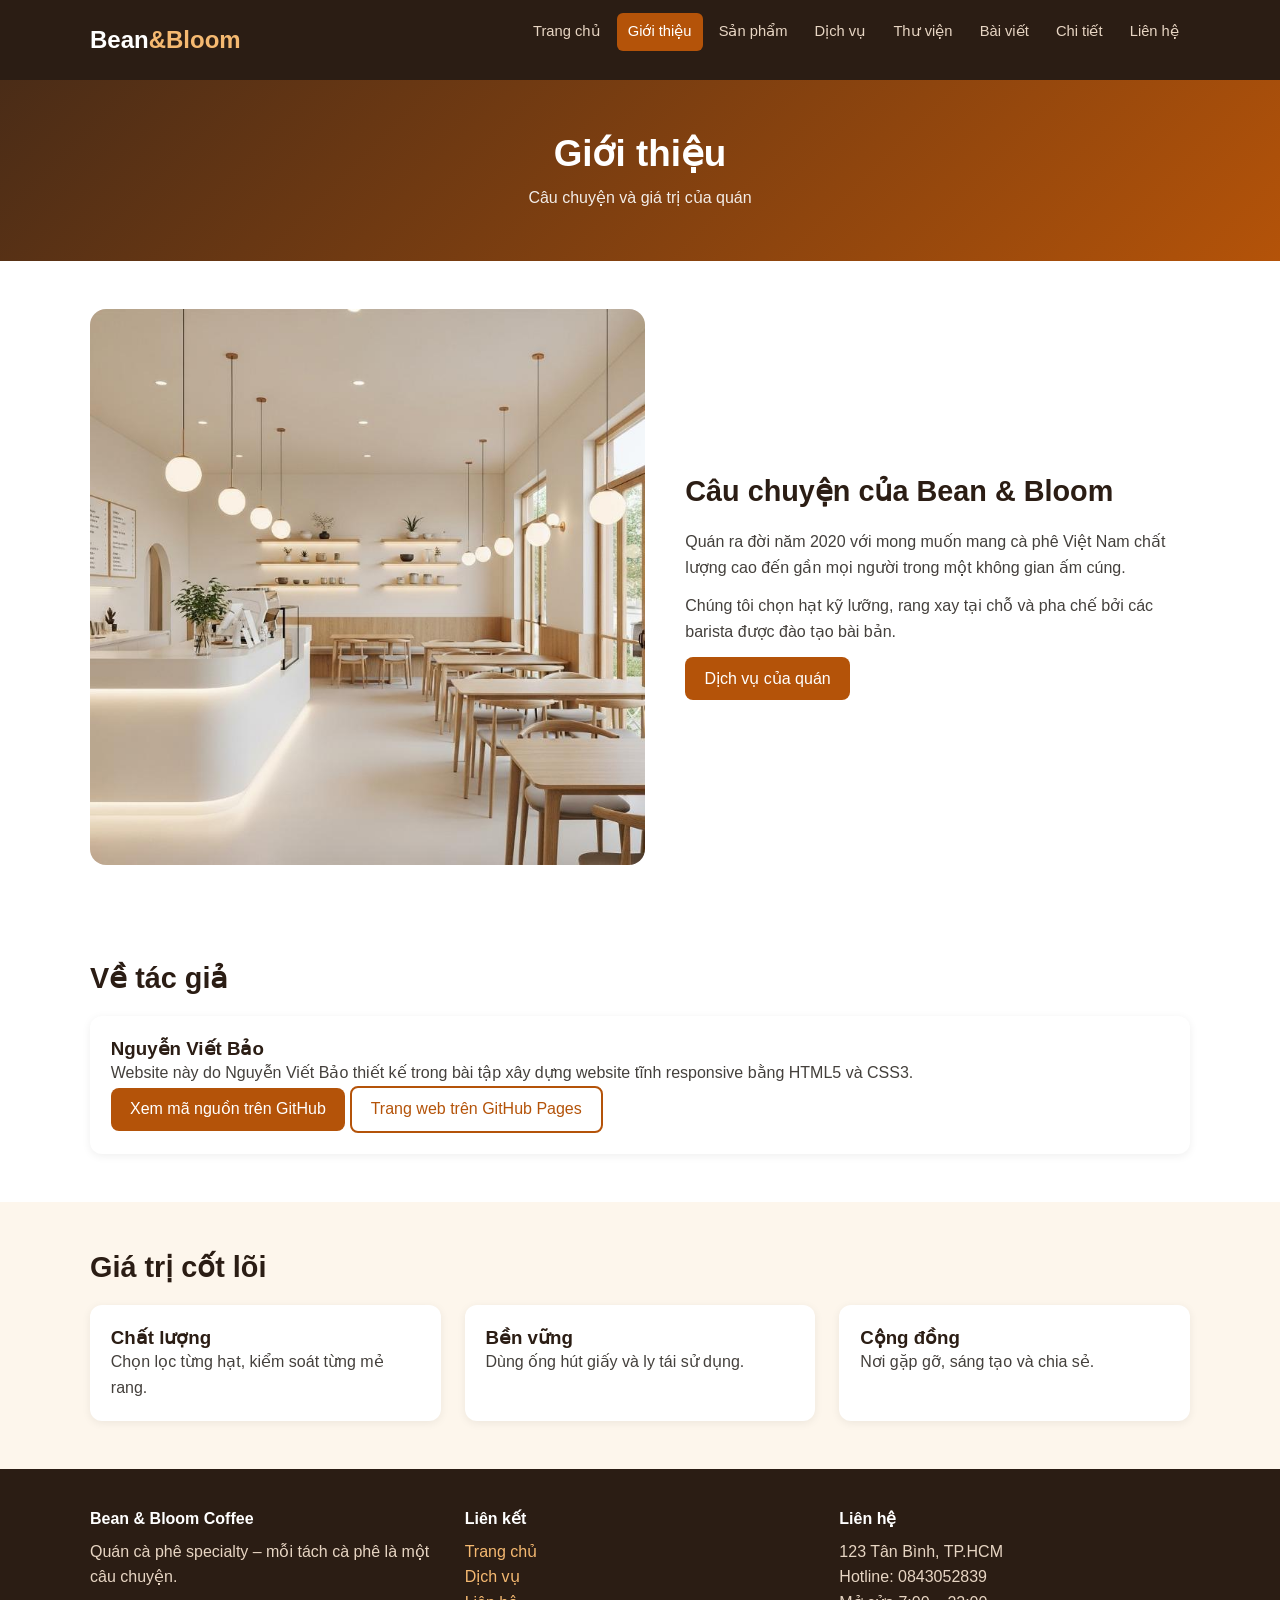
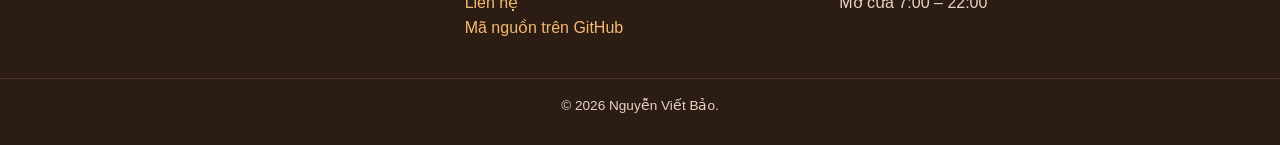
==== commit 3f043ac6: "Update about.html" ====
--- a/about.html
+++ b/about.html
@@ -4,7 +4,7 @@
 <header class="nb-header"><div class="nb-wrap nb-bar"><a class="nb-logo" href="index.html">Bean<span>&amp;Bloom</span></a>
 <input type="checkbox" id="nb-toggle"><label for="nb-toggle" class="nb-burger" aria-label="Mở menu">☰</label>
 <nav><ul><li><a href="index.html">Trang chủ</a></li><li><a href="about.html" class=active>Giới thiệu</a></li><li><a href="products.html">Sản phẩm</a></li><li><a href="services.html">Dịch vụ</a></li><li><a href="gallery.html">Thư viện</a></li><li><a href="blog.html">Bài viết</a></li><li><a href="details.html">Chi tiết</a></li><li><a href="contact.html">Liên hệ</a></li></ul></nav></div></header>
-<main><section class="nb-banner"><h1>Giới thiệu</h1><p>Câu chuyện và giá trị của quán</p></section><section class="nb-sec"><div class="nb-wrap nb-two"><img class="nb-round" src="cafe1.jpg" alt="Câu chuyện của quán"><div><h2>Câu chuyện của Bean &amp; Bloom</h2><p>Quán ra đời năm 2020 với mong muốn mang cà phê Việt Nam chất lượng cao đến gần mọi người trong một không gian ấm cúng.</p><p>Chúng tôi chọn hạt kỹ lưỡng, rang xay tại chỗ và pha chế bởi các barista được đào tạo bài bản.</p><a class="nb-btn" href="services.html">Dịch vụ của quán</a></div></div></section><section class="nb-sec"><div class="nb-wrap"><h2>Về tác giả</h2><div class="nb-box"><h3>Nguyễn Việt Bảo</h3><p>Website này do Nguyễn Việt Bảo thiết kế trong bài tập xây dựng website tĩnh responsive bằng HTML5 và CSS3.</p><p><a class="nb-btn" href="https://github.com/Nguyenvietbao387/vietbao" target="_blank" rel="noopener">Xem mã nguồn trên GitHub</a> <a class="nb-btn nb-ghost" href="https://nguyenvietbao387.github.io/vietbao/" target="_blank" rel="noopener">Trang web trên GitHub Pages</a></p></div></div></section><section class="nb-sec nb-alt"><div class="nb-wrap"><h2>Giá trị cốt lõi</h2><div class="nb-grid nb-c3"><div class="nb-box"><h3>Chất lượng</h3><p>Chọn lọc từng hạt, kiểm soát từng mẻ rang.</p></div><div class="nb-box"><h3>Bền vững</h3><p>Dùng ống hút giấy và ly tái sử dụng.</p></div><div class="nb-box"><h3>Cộng đồng</h3><p>Nơi gặp gỡ, sáng tạo và chia sẻ.</p></div></div></div></section></main>
+<main><section class="nb-banner"><h1>Giới thiệu</h1><p>Câu chuyện và giá trị của quán</p></section><section class="nb-sec"><div class="nb-wrap nb-two"><img class="nb-round" src="cafe1.jpg" alt="Câu chuyện của quán"><div><h2>Câu chuyện của Bean &amp; Bloom</h2><p>Quán ra đời năm 2020 với mong muốn mang cà phê Việt Nam chất lượng cao đến gần mọi người trong một không gian ấm cúng.</p><p>Chúng tôi chọn hạt kỹ lưỡng, rang xay tại chỗ và pha chế bởi các barista được đào tạo bài bản.</p><a class="nb-btn" href="services.html">Dịch vụ của quán</a></div></div></section><section class="nb-sec"><div class="nb-wrap"><h2>Về tác giả</h2><div class="nb-box"><h3>Nguyễn Viết Bảo</h3><p>Website này do Nguyễn Viết Bảo thiết kế trong bài tập xây dựng website tĩnh responsive bằng HTML5 và CSS3.</p><p><a class="nb-btn" href="https://github.com/Nguyenvietbao387/vietbao" target="_blank" rel="noopener">Xem mã nguồn trên GitHub</a> <a class="nb-btn nb-ghost" href="https://nguyenvietbao387.github.io/vietbao/" target="_blank" rel="noopener">Trang web trên GitHub Pages</a></p></div></div></section><section class="nb-sec nb-alt"><div class="nb-wrap"><h2>Giá trị cốt lõi</h2><div class="nb-grid nb-c3"><div class="nb-box"><h3>Chất lượng</h3><p>Chọn lọc từng hạt, kiểm soát từng mẻ rang.</p></div><div class="nb-box"><h3>Bền vững</h3><p>Dùng ống hút giấy và ly tái sử dụng.</p></div><div class="nb-box"><h3>Cộng đồng</h3><p>Nơi gặp gỡ, sáng tạo và chia sẻ.</p></div></div></div></section></main>
 <footer class="nb-footer"><div class="nb-wrap nb-grid nb-c3">
 <div><h4>Bean &amp; Bloom Coffee</h4><p>Quán cà phê specialty – mỗi tách cà phê là một câu chuyện.</p></div>
 <div><h4>Liên kết</h4><p><a href="index.html">Trang chủ</a><br><a href="services.html">Dịch vụ</a><br><a href="contact.html">Liên hệ</a><br><a href="https://github.com/Nguyenvietbao387/vietbao" target="_blank" rel="noopener">Mã nguồn trên GitHub</a></p></div>
